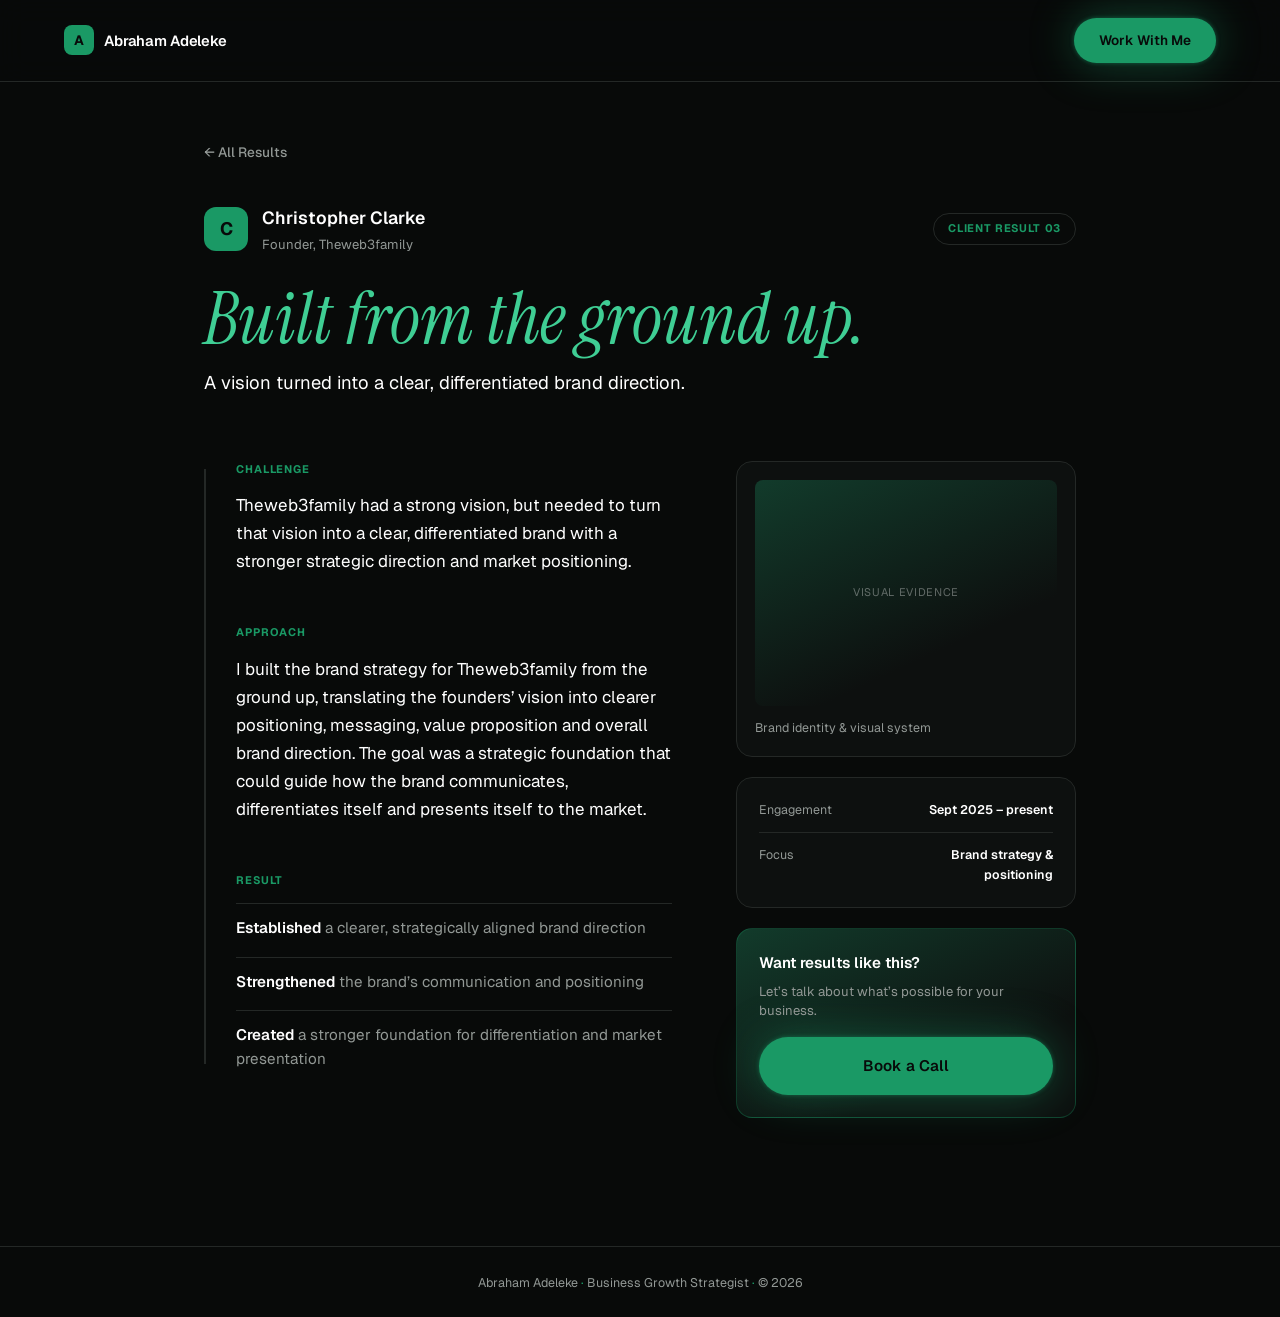
==== abraham-adeleke/results/christopher-clarke.html @ bd2f8ca0 "Rebuild Abraham Adeleke site to the approved design system Full rebuild replacing the earlier drafts" ====
<!DOCTYPE html>
<html lang="en">
<head>
<meta charset="UTF-8">
<meta name="viewport" content="width=device-width, initial-scale=1.0">
<title>Christopher Clarke | Abraham Adeleke</title>
<meta name="description" content="How Abraham Adeleke built the brand strategy for Theweb3family from the ground up.">
<meta name="theme-color" content="#080A09">
<link rel="icon" href="data:image/svg+xml,%3Csvg xmlns='http://www.w3.org/2000/svg' viewBox='0 0 64 64'%3E%3Crect width='64' height='64' rx='14' fill='%231A9965'/%3E%3Ctext x='32' y='43' font-family='Arial,sans-serif' font-size='30' font-weight='700' fill='%23080A09' text-anchor='middle'%3EA%3C/text%3E%3C/svg%3E">
<link rel="preconnect" href="https://fonts.googleapis.com">
<link rel="preconnect" href="https://fonts.gstatic.com" crossorigin>
<link href="https://fonts.googleapis.com/css2?family=Geist:wght@400;500;600;700;800&family=Instrument+Serif:ital@0;1&display=swap" rel="stylesheet">
<link rel="stylesheet" href="../styles.css">
</head>
<body>

<a class="skip-link" href="#main">Skip to content</a>

<header class="site-header">
  <div class="container cs-nav">
    <a class="brand-mark" href="../index.html#home" aria-label="Abraham Adeleke, home">
      <span class="brand-mark__glyph">A</span>
      <span class="brand-mark__name">Abraham&nbsp;Adeleke</span>
    </a>
    <a class="btn btn--primary btn--small" href="https://calendly.com/adelekeabrahamamw8087/30min" target="_blank" rel="noopener noreferrer">Work With Me</a>
  </div>
</header>

<main id="main">
  <div class="cs-main">

    <a class="cs-back" href="../index.html#results">&larr; All Results</a>

    <div class="cs-head">
      <div class="cs-head__mono">C</div>
      <div>
        <div class="cs-head__name">Christopher Clarke</div>
        <div class="cs-head__role">Founder, Theweb3family</div>
      </div>
      <span class="cs-head__tag">Client Result 03</span>
    </div>

    <div class="cs-stat">
      <span class="cs-stat__num" style="font-size:clamp(2.6rem, 6vw, 4.5rem);">Built from the ground up.</span>
      <p class="cs-stat__desc">A vision turned into a clear, differentiated brand direction.</p>
    </div>

    <div class="cs-layout">

      <div class="cs-narrative">
        <div class="cs-narrative__block">
          <div class="cs-narrative__label">Challenge</div>
          <p class="cs-narrative__text">Theweb3family had a strong vision, but needed to turn that vision into a clear, differentiated brand with a stronger strategic direction and market positioning.</p>
        </div>

        <div class="cs-narrative__block">
          <div class="cs-narrative__label">Approach</div>
          <p class="cs-narrative__text">I built the brand strategy for Theweb3family from the ground up, translating the founders&rsquo; vision into clearer positioning, messaging, value proposition and overall brand direction. The goal was a strategic foundation that could guide how the brand communicates, differentiates itself and presents itself to the market.</p>
        </div>

        <div class="cs-narrative__block">
          <div class="cs-narrative__label">Result</div>
          <div class="cs-result-grid">
            <div style="grid-column: 1 / -1;"><strong>Established</strong> <span>a clearer, strategically aligned brand direction</span></div>
            <div style="grid-column: 1 / -1;"><strong>Strengthened</strong> <span>the brand&rsquo;s communication and positioning</span></div>
            <div style="grid-column: 1 / -1;"><strong>Created</strong> <span>a stronger foundation for differentiation and market presentation</span></div>
          </div>
        </div>
      </div>

      <div class="cs-sidebar">
        <div class="cs-evidence">
          <div class="cs-evidence__frame"><span>Visual evidence</span></div>
          <div class="cs-evidence__caption">Brand identity &amp; visual system</div>
        </div>

        <dl class="cs-facts">
          <div class="cs-facts__row"><dt>Engagement</dt><dd>Sept 2025 &ndash; present</dd></div>
          <div class="cs-facts__row"><dt>Focus</dt><dd>Brand strategy &amp; positioning</dd></div>
        </dl>

        <div class="cs-promo">
          <div class="cs-promo__title">Want results like this?</div>
          <div class="cs-promo__desc">Let&rsquo;s talk about what&rsquo;s possible for your business.</div>
          <a class="btn btn--primary btn--block" href="https://calendly.com/adelekeabrahamamw8087/30min" target="_blank" rel="noopener noreferrer">Book a Call</a>
        </div>
      </div>

    </div>
  </div>
</main>

<div class="contact__footer">
  <div class="container">
    <span>Abraham Adeleke <span class="dot">&middot;</span> Business Growth Strategist <span class="dot">&middot;</span> &copy; 2026</span>
  </div>
</div>

<script src="../script.js"></script>
</body>
</html>
---- abraham-adeleke/styles.css ----
/* ==========================================================================
   Abraham Adeleke | Business Growth Strategist
   Design system: black-dominant, one strategic green, Geist + Instrument Serif
   ========================================================================== */

:root {
  --black: #080A09;
  --surface: #0D100F;
  --surface-warm: #123b2b;
  --green: #1A9965;
  --green-bright: #3FCE94;
  --white: #FFFFFF;
  --border: #242826;
  --muted: #929895;

  --font: 'Geist', system-ui, -apple-system, sans-serif;
  --font-accent: 'Instrument Serif', Georgia, serif;

  --container: 1440px;
  --section-pad: clamp(4rem, 8vw, 7.5rem);
  --gutter: clamp(1.25rem, 5vw, 4rem);

  --ease: cubic-bezier(0.16, 1, 0.3, 1);
}

/* ---------- Reset ---------- */
*, *::before, *::after { box-sizing: border-box; }
html { scroll-behavior: smooth; }
@media (prefers-reduced-motion: reduce) {
  html { scroll-behavior: auto; }
  * { animation-duration: 0.01ms !important; animation-iteration-count: 1 !important; transition-duration: 0.01ms !important; scroll-behavior: auto !important; }
}

body, h1, h2, h3, p, figure, blockquote, dl, dd, ol, ul {
  margin: 0;
}
ol, ul { padding: 0; list-style: none; }
a { color: inherit; text-decoration: none; }
img { max-width: 100%; display: block; }
button { font: inherit; color: inherit; background: none; border: none; cursor: pointer; }
svg { display: block; }

body {
  background: var(--black);
  color: var(--white);
  font-family: var(--font);
  font-size: 16px;
  line-height: 1.6;
  -webkit-font-smoothing: antialiased;
  overflow-x: hidden;
}

.skip-link {
  position: absolute;
  left: -999px;
  top: 0;
  background: var(--green);
  color: var(--black);
  padding: 0.75rem 1.25rem;
  z-index: 999;
  font-weight: 600;
  border-radius: 0 0 8px 0;
}
.skip-link:focus { left: 0; top: 0; }

:focus-visible {
  outline: 1.5px solid var(--green-bright);
  outline-offset: 3px;
}

.container {
  max-width: var(--container);
  margin: 0 auto;
  padding-inline: var(--gutter);
}

h1, h2, h3 {
  font-family: var(--font);
  font-weight: 600;
  letter-spacing: -0.025em;
  line-height: 1.1;
  color: var(--white);
}
h2 { font-size: clamp(1.9rem, 3.6vw, 2.75rem); letter-spacing: -0.025em; }
h3 { font-size: clamp(1.05rem, 1.6vw, 1.25rem); font-weight: 600; }

p { color: var(--muted); }

.accent {
  font-family: var(--font-accent);
  font-style: italic;
  font-weight: 400;
  color: var(--green-bright);
}

/* ---------- Eyebrow badge ---------- */
.eyebrow {
  display: inline-flex;
  align-items: center;
  gap: 8px;
  padding: 8px 18px 8px 14px;
  border: 1px solid var(--border);
  border-radius: 999px;
  background: rgba(26, 153, 101, 0.06);
  font-size: 0.78rem;
  font-weight: 600;
  letter-spacing: 0.04em;
  color: var(--white);
  margin-bottom: 1.5rem;
}
.eyebrow__dot {
  width: 6px;
  height: 6px;
  border-radius: 50%;
  background: var(--green);
  flex: none;
}

/* ---------- Buttons ---------- */
.btn {
  display: inline-flex;
  align-items: center;
  justify-content: center;
  gap: 8px;
  padding: 16px 34px;
  border-radius: 999px;
  font-size: 0.95rem;
  font-weight: 600;
  white-space: nowrap;
  transition: transform 0.3s var(--ease), background-color 0.3s var(--ease), border-color 0.3s var(--ease), color 0.3s var(--ease), box-shadow 0.3s var(--ease);
  border: 1px solid transparent;
}
.btn--primary {
  background: var(--green);
  color: var(--black);
  box-shadow: 0 0 46px rgba(26, 153, 101, 0.45), 0 0 4px rgba(26, 153, 101, 0.5);
}
.btn--primary:hover { background: var(--green-bright); transform: translateY(-2px); }
.btn--ghost {
  border-color: var(--border);
  color: var(--white);
  background: transparent;
}
.btn--ghost:hover { border-color: var(--green); color: var(--green-bright); transform: translateY(-2px); }
.btn--small { padding: 11px 24px; font-size: 0.85rem; }
.btn--block { display: flex; width: 100%; }

/* ---------- Section head ---------- */
.section-head { max-width: 42rem; margin-bottom: clamp(2.5rem, 5vw, 3.5rem); }
.section-head p.section-head__desc { margin-top: 1.1rem; font-size: 1.02rem; max-width: 40ch; }

/* ---------- Reveal animation ---------- */
.reveal {
  opacity: 0;
  transform: translateY(22px);
  transition: opacity 0.9s var(--ease), transform 0.9s var(--ease);
}
.reveal.is-visible { opacity: 1; transform: translateY(0); }
.reveal--delay-1.is-visible { transition-delay: 0.1s; }
.reveal--delay-2.is-visible { transition-delay: 0.2s; }
.reveal--delay-3.is-visible { transition-delay: 0.3s; }
.reveal--delay-4.is-visible { transition-delay: 0.4s; }

/* ==========================================================================
   Header
   ========================================================================== */
.site-header {
  position: sticky;
  top: 0;
  z-index: 100;
  background: rgba(8, 10, 9, 0.78);
  backdrop-filter: blur(14px);
  -webkit-backdrop-filter: blur(14px);
  border-bottom: 1px solid transparent;
  transition: border-color 0.4s var(--ease);
}
.site-header.is-scrolled { border-bottom-color: var(--border); }
.header-inner {
  display: flex;
  align-items: center;
  justify-content: space-between;
  gap: 1.5rem;
  padding-block: 1.1rem;
}

.brand-mark { display: inline-flex; align-items: center; gap: 10px; }
.brand-mark__glyph {
  width: 30px;
  height: 30px;
  border-radius: 8px;
  background: var(--green);
  display: flex;
  align-items: center;
  justify-content: center;
  font-weight: 700;
  font-size: 0.85rem;
  color: var(--black);
  flex: none;
}
.brand-mark__name { font-weight: 600; font-size: 0.92rem; letter-spacing: -0.01em; color: var(--white); }

.primary-nav ul { display: flex; align-items: center; gap: clamp(1.25rem, 2vw, 2.25rem); }
.primary-nav a {
  font-size: 0.88rem;
  font-weight: 500;
  color: var(--muted);
  position: relative;
  padding-bottom: 4px;
  transition: color 0.3s var(--ease);
}
.primary-nav a.is-active,
.primary-nav a:hover { color: var(--white); }

.header-actions { display: flex; align-items: center; gap: 1rem; }

.nav-toggle {
  display: none;
  width: 32px; height: 32px;
  flex-direction: column;
  align-items: center;
  justify-content: center;
  gap: 5px;
}
.nav-toggle span { width: 20px; height: 1.5px; background: var(--white); border-radius: 2px; transition: transform 0.3s var(--ease), opacity 0.3s var(--ease); }
.nav-toggle[aria-expanded="true"] span:nth-child(1) { transform: translateY(6.5px) rotate(45deg); }
.nav-toggle[aria-expanded="true"] span:nth-child(2) { opacity: 0; }
.nav-toggle[aria-expanded="true"] span:nth-child(3) { transform: translateY(-6.5px) rotate(-45deg); }

.mobile-nav {
  position: fixed; inset: 0; z-index: 99;
  background: var(--black);
  display: flex; flex-direction: column; align-items: center; justify-content: center; gap: 2.5rem;
  transform: translateY(-100%); opacity: 0; visibility: hidden;
  transition: transform 0.5s var(--ease), opacity 0.5s var(--ease), visibility 0.5s;
}
.mobile-nav.is-open { transform: translateY(0); opacity: 1; visibility: visible; }
.mobile-nav ul { display: flex; flex-direction: column; align-items: center; gap: 1.75rem; }
.mobile-nav a { font-size: 1.6rem; font-weight: 600; color: var(--white); }

/* ==========================================================================
   Background grid texture (hero only)
   ========================================================================== */
.bg-grid {
  position: absolute; inset: 0; pointer-events: none;
  background-image:
    linear-gradient(to right, rgba(146,152,149,0.05) 1px, transparent 1px),
    linear-gradient(to bottom, rgba(146,152,149,0.05) 1px, transparent 1px);
  background-size: 56px 56px;
  -webkit-mask-image: radial-gradient(ellipse 75% 60% at 62% 46%, black 30%, transparent 80%);
  mask-image: radial-gradient(ellipse 75% 60% at 62% 46%, black 30%, transparent 80%);
}

/* ==========================================================================
   Hero
   ========================================================================== */
.hero { position: relative; padding-top: clamp(2.5rem, 6vw, 4rem); min-height: calc(100vh - 84px); display: flex; flex-direction: column; overflow-x: hidden; }
.hero__inner { position: relative; flex: 1; display: flex; align-items: center; }
.hero__grid { display: grid; grid-template-columns: 1fr 0.9fr; gap: clamp(2.5rem, 5vw, 4rem); align-items: center; width: 100%; }

.hero__headline { font-size: clamp(2.6rem, 4.8vw, 4.75rem); letter-spacing: -0.03em; line-height: 1.06; margin-bottom: 1.5rem; max-width: 640px; }
.hero__sub { font-size: 1.08rem; line-height: 1.6; max-width: 460px; margin-bottom: 1.5rem; }
.hero__capabilities {
  text-transform: uppercase; letter-spacing: 0.12em; font-size: 0.72rem; font-weight: 600;
  color: var(--green); margin-bottom: 2.2rem;
}
.hero__actions { display: flex; flex-wrap: wrap; gap: 14px; }

.hero__visual { position: relative; display: flex; align-items: center; justify-content: center; }
.hero__glow {
  position: absolute; top: 50%; left: 50%; transform: translate(-50%, -50%);
  width: 600px; height: 600px; border-radius: 50%;
  background: radial-gradient(circle, rgba(255,255,255,0.5) 0%, rgba(63,206,148,0.5) 16%, rgba(26,153,101,0.34) 34%, rgba(26,153,101,0.09) 58%, rgba(26,153,101,0) 75%);
  filter: blur(30px);
  z-index: 0;
}
.photo-card {
  position: relative; z-index: 1; width: 100%; max-width: 400px; aspect-ratio: 4/5;
  border-radius: 22px; border: 1px solid rgba(26,153,101,0.35); overflow: hidden;
  background: linear-gradient(155deg, var(--surface-warm) 0%, var(--surface) 55%, #070907 100%);
  box-shadow: 0 40px 90px rgba(0,0,0,0.55);
}
.photo-card--about { max-width: 100%; }
.photo-card__mono {
  position: absolute; inset: 0; display: flex; align-items: center; justify-content: center;
}
.photo-card__mono span {
  font-family: var(--font-accent); font-style: italic; font-size: 210px; color: rgba(255,255,255,0.09); line-height: 1;
}
.photo-card__caption {
  position: absolute; left: 0; right: 0; bottom: 0; padding: 24px 26px;
  background: linear-gradient(to top, rgba(0,0,0,0.65), rgba(0,0,0,0) 100%);
}
.photo-card__caption-name { font-weight: 600; font-size: 1rem; color: var(--white); }
.photo-card__caption-meta { font-size: 0.72rem; letter-spacing: 0.06em; text-transform: uppercase; color: var(--muted); margin-top: 4px; }

.hero__chip {
  position: absolute; z-index: 2; top: 34px; left: -26px;
  display: inline-flex; align-items: center; gap: 9px; padding: 11px 18px;
  background: var(--surface); border: 1px solid var(--border); border-radius: 999px;
  box-shadow: 0 16px 34px rgba(0,0,0,0.5);
}
.hero__chip span:first-child { width: 6px; height: 6px; border-radius: 50%; background: var(--green); flex: none; }
.hero__chip span:last-child { font-size: 0.8rem; font-weight: 600; color: var(--white); white-space: nowrap; }

/* ==========================================================================
   About
   ========================================================================== */
.about { padding-block: var(--section-pad); border-top: 1px solid var(--border); }
.about__inner { display: grid; grid-template-columns: 0.82fr 1.18fr; gap: clamp(2.5rem, 6vw, 5rem); align-items: center; }
.about__headline { font-size: clamp(1.9rem, 3.2vw, 2.75rem); margin-bottom: 1.75rem; max-width: 16ch; }
.about__copy p { font-size: 1.03rem; line-height: 1.65; margin-bottom: 1.1rem; max-width: 35em; }
.about__copy p:last-of-type { margin-bottom: 1.75rem; }
.about__capabilities { text-transform: uppercase; letter-spacing: 0.12em; font-size: 0.72rem; font-weight: 600; color: var(--green); }

/* ==========================================================================
   Results
   ========================================================================== */
.results { padding-block: var(--section-pad); background: var(--surface); border-top: 1px solid var(--border); border-bottom: 1px solid var(--border); }
.results__grid { display: grid; grid-template-columns: 1.35fr 1fr; gap: 22px; align-items: stretch; }

.result-card {
  border: 1px solid var(--border); border-radius: 18px; background: var(--black);
  display: flex; flex-direction: column; transition: border-color 0.35s var(--ease), transform 0.35s var(--ease);
}
.result-card:hover { border-color: rgba(26,153,101,0.45); transform: translateY(-3px); }
.result-card--featured { padding: 34px; gap: 24px; }
.result-card--compact { padding: 24px; gap: 18px; flex: 1; }
.result-card__top { display: flex; align-items: center; justify-content: space-between; gap: 12px; }
.result-card__tag {
  font-size: 11px; font-weight: 700; letter-spacing: 0.06em; text-transform: uppercase; color: var(--green);
  border: 1px solid var(--border); border-radius: 999px; padding: 6px 14px; white-space: nowrap;
}
.result-card__feat-label { font-size: 11px; font-weight: 600; letter-spacing: 0.05em; text-transform: uppercase; color: var(--muted); }

.result-card__chart { border: 1px solid var(--border); border-radius: 12px; background: linear-gradient(155deg, #0F1a15 0%, var(--surface) 70%); padding: 20px 20px 14px 20px; }
.result-card__chart svg { width: 100%; height: auto; }
.result-card__chart-label { font-size: 11px; letter-spacing: 0.06em; text-transform: uppercase; color: rgba(255,255,255,0.35); margin-top: 10px; }

.result-card__fields { display: grid; grid-template-columns: 1fr 1fr; gap: 18px 24px; }
.result-card__fields dt { font-size: 10.5px; font-weight: 700; letter-spacing: 0.08em; text-transform: uppercase; color: var(--muted); margin-bottom: 5px; }
.result-card__fields dd { font-size: 15px; color: var(--white); }

.result-card__stat { display: flex; justify-content: space-between; align-items: baseline; gap: 10px; }
.result-card__stat dt { font-size: 13px; color: var(--muted); }
.result-card__stat dd { font-size: 14px; font-weight: 600; color: var(--white); }

.result-card__cta {
  margin-top: auto; display: inline-flex; align-items: center; gap: 6px;
  font-size: 0.85rem; font-weight: 600; color: var(--green-bright);
}
.result-card__cta svg { width: 14px; height: 14px; transition: transform 0.3s var(--ease); }
.result-card:hover .result-card__cta svg { transform: translateX(3px); }

.results__compact-col { display: flex; flex-direction: column; gap: 22px; }

/* Sparkline draw-in animation */
.spark-line {
  stroke-dasharray: 600;
  stroke-dashoffset: 600;
  transition: stroke-dashoffset 1.4s var(--ease);
}
.is-visible .spark-line { stroke-dashoffset: 0; }
.spark-dot {
  opacity: 0;
  transform-origin: center;
  transition: opacity 0.5s var(--ease) 1.1s;
}
.is-visible .spark-dot { opacity: 1; }

/* ==========================================================================
   Testimonials
   ========================================================================== */
.testimonials { padding-block: var(--section-pad); }
.ledger { border-top: 1px solid var(--border); }
.ledger__row { display: flex; gap: 28px; padding: 34px 0; border-bottom: 1px solid var(--border); }
.ledger__rule { width: 3px; border-radius: 2px; flex: none; background: var(--border); }
.ledger__row--lead .ledger__rule { background: var(--green); }
.ledger__body { flex: 1; display: flex; align-items: flex-end; justify-content: space-between; gap: 40px; flex-wrap: wrap; }
.ledger__quote { font-weight: 500; line-height: 1.45; color: var(--white); margin-bottom: 20px; }
.ledger__row--lead .ledger__quote { font-size: 1.4rem; max-width: 720px; }
.ledger__row--compact .ledger__quote { font-size: 1.02rem; max-width: 640px; }
.ledger__quote--pending { color: var(--muted); font-style: italic; }
.ledger__row--pending { opacity: 0.5; }

.ledger__who { display: flex; align-items: center; gap: 12px; }
.ledger__mono { width: 32px; height: 32px; border-radius: 9px; background: var(--green); display: flex; align-items: center; justify-content: center; font-weight: 700; font-size: 13px; color: var(--black); flex: none; }
.ledger__mono--pending { background: transparent; border: 1px solid var(--border); color: var(--muted); }
.ledger__name { font-weight: 600; font-size: 0.9rem; color: var(--white); }
.ledger__role { font-size: 0.82rem; color: var(--muted); }
.ledger__source {
  font-size: 11px; font-weight: 600; letter-spacing: 0.05em; text-transform: uppercase; color: var(--muted);
  border: 1px solid var(--border); border-radius: 999px; padding: 6px 13px; white-space: nowrap; flex: none;
}

/* ==========================================================================
   How I Work
   ========================================================================== */
.how-i-work { padding-block: var(--section-pad); position: relative; overflow: hidden; }

.staircase { position: relative; height: 520px; margin-bottom: clamp(4rem, 7vw, 5.5rem); }
.staircase__step {
  position: absolute; width: 430px; max-width: calc(100vw - 128px);
  background: rgba(13,16,15,0.55); backdrop-filter: blur(22px); -webkit-backdrop-filter: blur(22px);
  border: 1px solid rgba(255,255,255,0.08); border-radius: 20px;
  box-shadow: 0 30px 60px rgba(0,0,0,0.5); padding: 30px; overflow: hidden;
  opacity: 0; transform: translateY(24px); transition: opacity 0.8s var(--ease), transform 0.8s var(--ease);
}
.staircase__step.is-visible { opacity: 1; transform: translateY(0); }
.staircase__step--last { border-color: rgba(26,153,101,0.3); box-shadow: 0 30px 70px rgba(0,0,0,0.6), 0 0 60px rgba(26,153,101,0.12); background: rgba(15,26,21,0.72); }
.staircase__numeral { position: absolute; right: 14px; top: -18px; font-family: var(--font-accent); font-style: italic; font-size: 150px; color: rgba(255,255,255,0.05); line-height: 1; }
.staircase__step--last .staircase__numeral { color: rgba(63,206,148,0.09); }
.staircase__label { font-weight: 700; font-size: 12px; letter-spacing: 0.08em; text-transform: uppercase; color: var(--green); margin-bottom: 14px; }
.staircase__step--last .staircase__label { color: var(--green-bright); }
.staircase__title { font-weight: 600; font-size: 21px; color: var(--white); margin-bottom: 10px; }
.staircase__desc { font-size: 14px; line-height: 1.55; color: var(--muted); max-width: 215px; }

.growth-line { padding-top: 2.5rem; border-top: 1px solid var(--border); }
.growth-line__label { font-size: 11px; font-weight: 700; letter-spacing: 0.08em; text-transform: uppercase; color: var(--muted); margin-bottom: 3.5rem; }
.growth-line__track { position: relative; height: 20px; }
.growth-line__rail { position: absolute; left: 0; right: 0; top: 9px; height: 2px; background: linear-gradient(to right, var(--border) 0%, var(--border) 15%, var(--green) 100%); }
.growth-line__stop { position: absolute; top: 9px; width: 9px; height: 9px; margin-left: -3.5px; margin-top: -3.5px; border-radius: 50%; background: var(--black); border: 2px solid var(--muted); opacity: 0; transition: opacity 0.5s var(--ease); }
.growth-line__stop.is-visible { opacity: 1; }
.growth-line__stop--final { width: 15px; height: 15px; margin-left: -7.5px; margin-top: -7.5px; background: var(--green-bright); border: none; box-shadow: 0 0 22px rgba(26,153,101,0.7); }
.growth-line__stop-label { position: absolute; font-size: 12.5px; font-weight: 600; color: var(--white); white-space: nowrap; opacity: 0; transition: opacity 0.5s var(--ease); }
.growth-line__stop-label.is-visible { opacity: 1; }
.growth-line__stop-label--top { top: -30px; }
.growth-line__stop-label--bottom { top: 22px; }
.growth-line__stop-label--final { top: 24px; font-size: 13.5px; font-weight: 700; color: var(--green-bright); }

/* Vertical rail: mobile-only alternate layout (see .growth-line__track--desktop / --mobile) */
.growth-line__track--mobile { display: none; position: relative; padding-left: 28px; height: auto; }
.growth-line__vrail { position: absolute; left: 5px; top: 4px; bottom: 4px; width: 2px; background: linear-gradient(to bottom, var(--border) 0%, var(--border) 15%, var(--green) 100%); }
.growth-line__vstop { position: relative; padding-bottom: 26px; opacity: 0; transition: opacity 0.5s var(--ease); }
.growth-line__vstop:last-child { padding-bottom: 0; }
.growth-line__vstop.is-visible { opacity: 1; }
.growth-line__vstop-dot { position: absolute; left: -28px; top: 2px; width: 9px; height: 9px; border-radius: 50%; background: var(--black); border: 2px solid var(--muted); }
.growth-line__vstop--final .growth-line__vstop-dot { left: -31px; top: -1px; width: 15px; height: 15px; background: var(--green-bright); border: none; box-shadow: 0 0 18px rgba(26,153,101,0.7); }
.growth-line__vstop-text { font-size: 13.5px; font-weight: 600; color: var(--white); }
.growth-line__vstop--final .growth-line__vstop-text { font-size: 14.5px; font-weight: 700; color: var(--green-bright); }

/* ==========================================================================
   Contact
   ========================================================================== */
.contact { position: relative; display: flex; flex-direction: column; min-height: 100vh; overflow-x: hidden; }
.contact__main { flex: 1; display: flex; align-items: center; }
.contact__grid { display: grid; grid-template-columns: 1.05fr 0.95fr; gap: 4rem; align-items: center; width: 100%; }
.contact__headline { font-size: clamp(2.1rem, 4vw, 3.5rem); letter-spacing: -0.03em; line-height: 1.08; margin-bottom: 1.4rem; }
.contact__sub { font-size: 1.06rem; line-height: 1.6; max-width: 420px; }

.contact__card-wrap { position: relative; display: flex; align-items: center; justify-content: center; min-height: 460px; }
.contact__glow {
  position: absolute; top: 50%; left: 50%; transform: translate(-50%, -50%);
  width: 520px; height: 520px; border-radius: 50%;
  background: radial-gradient(circle, rgba(63,206,148,0.28) 0%, rgba(26,153,101,0.15) 34%, rgba(26,153,101,0.03) 60%, rgba(26,153,101,0) 76%);
  filter: blur(26px); z-index: 0;
}
.biz-card {
  position: relative; z-index: 1; width: 100%; max-width: 440px; transform: rotate(-4deg);
  border-radius: 20px; overflow: hidden; border: 1px solid rgba(255,255,255,0.1);
  background: linear-gradient(160deg, var(--surface-warm) 0%, var(--surface) 55%, #070907 100%);
  box-shadow: 0 50px 90px rgba(0,0,0,0.6);
  transition: transform 0.4s var(--ease);
}
.biz-card:hover { transform: rotate(-1deg) translateY(-4px); }
.biz-card__body { padding: 28px 28px 24px 28px; }
.biz-card__head { display: flex; align-items: center; gap: 12px; margin-bottom: 24px; }
.biz-card__mono { width: 36px; height: 36px; border-radius: 9px; background: var(--green); display: flex; align-items: center; justify-content: center; font-weight: 700; font-size: 16px; color: var(--black); flex: none; }
.biz-card__name { font-weight: 600; font-size: 16px; color: var(--white); }
.biz-card__role { font-size: 11.5px; letter-spacing: 0.06em; text-transform: uppercase; color: var(--muted); margin-top: 2px; }
.biz-card__rule { height: 1px; background: rgba(255,255,255,0.08); margin-bottom: 20px; }
.biz-card__rows { display: flex; flex-direction: column; gap: 14px; }
.biz-card__row { display: flex; justify-content: space-between; align-items: baseline; gap: 12px; }
.biz-card__row dt { font-size: 10.5px; letter-spacing: 0.08em; text-transform: uppercase; color: var(--muted); }
.biz-card__row dd { font-size: 13.5px; color: var(--white); text-align: right; }
.biz-card__cta {
  display: flex; align-items: center; justify-content: center; gap: 8px; padding: 18px;
  background: var(--green); color: var(--black); font-weight: 600; font-size: 15px;
  transition: background-color 0.3s var(--ease);
}
.biz-card__cta:hover { background: var(--green-bright); }
.biz-card__cta svg { width: 15px; height: 15px; flex: none; }

.contact__footer { border-top: 1px solid var(--border); padding-block: 22px; text-align: center; }
.contact__footer span { font-size: 12.5px; color: var(--muted); }
.contact__footer .dot { color: var(--green); }

/* ==========================================================================
   Case study page
   ========================================================================== */
.cs-nav { display: flex; align-items: center; justify-content: space-between; padding-block: 1.1rem; border-bottom: 1px solid var(--border); }
.cs-main { max-width: 1000px; margin: 0 auto; padding: clamp(2.5rem, 6vw, 3.5rem) var(--gutter) 8rem; }
.cs-back { display: inline-flex; align-items: center; gap: 8px; font-size: 0.85rem; font-weight: 500; color: var(--muted); margin-bottom: 2.5rem; transition: color 0.3s var(--ease); }
.cs-back:hover { color: var(--white); }

.cs-head { display: flex; align-items: center; gap: 14px; margin-bottom: 1.75rem; flex-wrap: wrap; }
.cs-head__mono { width: 44px; height: 44px; border-radius: 12px; background: var(--green); display: flex; align-items: center; justify-content: center; font-weight: 700; font-size: 18px; color: var(--black); flex: none; }
.cs-head__name { font-weight: 600; font-size: 1.1rem; color: var(--white); }
.cs-head__role { font-size: 0.82rem; color: var(--muted); margin-top: 2px; }
.cs-head__tag { margin-left: auto; font-size: 11px; font-weight: 700; letter-spacing: 0.06em; text-transform: uppercase; color: var(--green); border: 1px solid var(--border); border-radius: 999px; padding: 6px 14px; }

.cs-stat { margin-bottom: 4rem; }
.cs-stat__num { display: block; font-family: var(--font-accent); font-style: italic; font-size: clamp(3.5rem, 9vw, 7.5rem); color: var(--green-bright); line-height: 1; margin-bottom: 0.9rem; }
.cs-stat__desc { font-size: 1.15rem; color: var(--white); max-width: 34em; line-height: 1.5; }

.cs-layout { display: grid; grid-template-columns: 1fr 340px; gap: clamp(2.5rem, 5vw, 4.5rem); align-items: start; }
.cs-narrative { position: relative; padding-left: 32px; }
.cs-narrative::before { content: ''; position: absolute; left: 0; top: 8px; bottom: 8px; width: 2px; background: var(--border); }
.cs-narrative__block { margin-bottom: 3rem; }
.cs-narrative__block:last-child { margin-bottom: 0; }
.cs-narrative__label { font-size: 11px; font-weight: 700; letter-spacing: 0.08em; text-transform: uppercase; color: var(--green); margin-bottom: 14px; }
.cs-narrative__text { font-size: 1.06rem; line-height: 1.65; color: var(--white); }

.cs-result-grid { display: grid; grid-template-columns: 1fr 1fr; gap: 16px 24px; }
.cs-result-grid > div { border-top: 1px solid var(--border); padding-top: 12px; font-size: 0.95rem; }
.cs-result-grid strong { color: var(--white); font-weight: 600; }
.cs-result-grid span { color: var(--muted); }

.cs-sidebar { display: flex; flex-direction: column; gap: 20px; position: sticky; top: 100px; }
.cs-evidence { border: 1px solid var(--border); border-radius: 16px; background: var(--surface); padding: 18px; }
.cs-evidence__frame { aspect-ratio: 4/3; border-radius: 8px; background: linear-gradient(155deg, var(--surface-warm) 0%, var(--surface) 70%); display: flex; align-items: center; justify-content: center; overflow: hidden; }
.cs-evidence__frame img { width: 100%; height: 100%; object-fit: cover; }
.cs-evidence__frame span { font-size: 11px; letter-spacing: 0.06em; text-transform: uppercase; color: rgba(255,255,255,0.35); }
.cs-evidence__caption { font-size: 0.78rem; color: var(--muted); margin-top: 12px; }

.cs-facts { border: 1px solid var(--border); border-radius: 16px; background: var(--surface); padding: 22px; }
.cs-facts__row { display: flex; justify-content: space-between; gap: 12px; padding-bottom: 12px; margin-bottom: 12px; border-bottom: 1px solid var(--border); }
.cs-facts__row:last-child { border-bottom: none; padding-bottom: 0; margin-bottom: 0; }
.cs-facts__row dt { font-size: 0.78rem; color: var(--muted); }
.cs-facts__row dd { font-size: 0.78rem; color: var(--white); font-weight: 600; text-align: right; max-width: 160px; }

.cs-promo { border: 1px solid rgba(26,153,101,0.3); border-radius: 16px; background: linear-gradient(155deg, var(--surface-warm) 0%, var(--surface) 70%); padding: 22px; }
.cs-promo__title { font-weight: 600; font-size: 0.95rem; color: var(--white); margin-bottom: 6px; }
.cs-promo__desc { font-size: 0.82rem; color: var(--muted); margin-bottom: 16px; line-height: 1.5; }

/* ==========================================================================
   Responsive
   ========================================================================== */
@media (max-width: 1080px) {
  .about__inner { grid-template-columns: 1fr; }
  .about__visual { order: -1; }
  .photo-card--about { max-width: 420px; margin-inline: auto; }

  .results__grid { grid-template-columns: 1fr; }

  .staircase { height: auto !important; }
  .staircase__step { position: relative !important; left: auto !important; top: auto !important; width: 100% !important; max-width: 560px; margin-bottom: 18px; }

  .contact__grid { grid-template-columns: 1fr; }
  .contact__card-wrap { order: -1; min-height: 380px; }
  .contact__copy { text-align: center; }
  .contact__sub { margin-inline: auto; }

  .cs-layout { grid-template-columns: 1fr; }
  .cs-sidebar { position: static; }
}

@media (max-width: 900px) {
  .primary-nav { display: none; }
  .nav-toggle { display: flex; }

  .hero__grid { grid-template-columns: 1fr; }
  .hero__visual { order: -1; margin-bottom: 1rem; }
  .photo-card { max-width: 320px; margin-inline: auto; }
  .hero__chip { left: 50%; transform: translateX(-50%); top: -18px; }
}

@media (max-width: 640px) {
  .container { padding-inline: 1.25rem; }
  .header-inner { padding-block: 1rem; }
  .brand-mark__name { display: none; }

  .hero { min-height: auto; padding-bottom: 2.5rem; }
  .hero__headline { max-width: none; }
  .hero__actions .btn { flex: 1; }

  .result-card__fields { grid-template-columns: 1fr; }

  .ledger__body { flex-direction: column; align-items: flex-start; gap: 14px; }
  .ledger__row--lead .ledger__quote { font-size: 1.15rem; }

  .cs-head__tag { margin-left: 0; }
  .cs-result-grid { grid-template-columns: 1fr; }

  .contact__footer .container { display: flex; flex-direction: column; }

  .growth-line__track--desktop { display: none; }
  .growth-line__track--mobile { display: block; }

  .staircase__step:nth-child(odd) { margin-left: 0; }
  .staircase__step:nth-child(even) { margin-left: 24px; width: calc(100% - 24px) !important; }
}
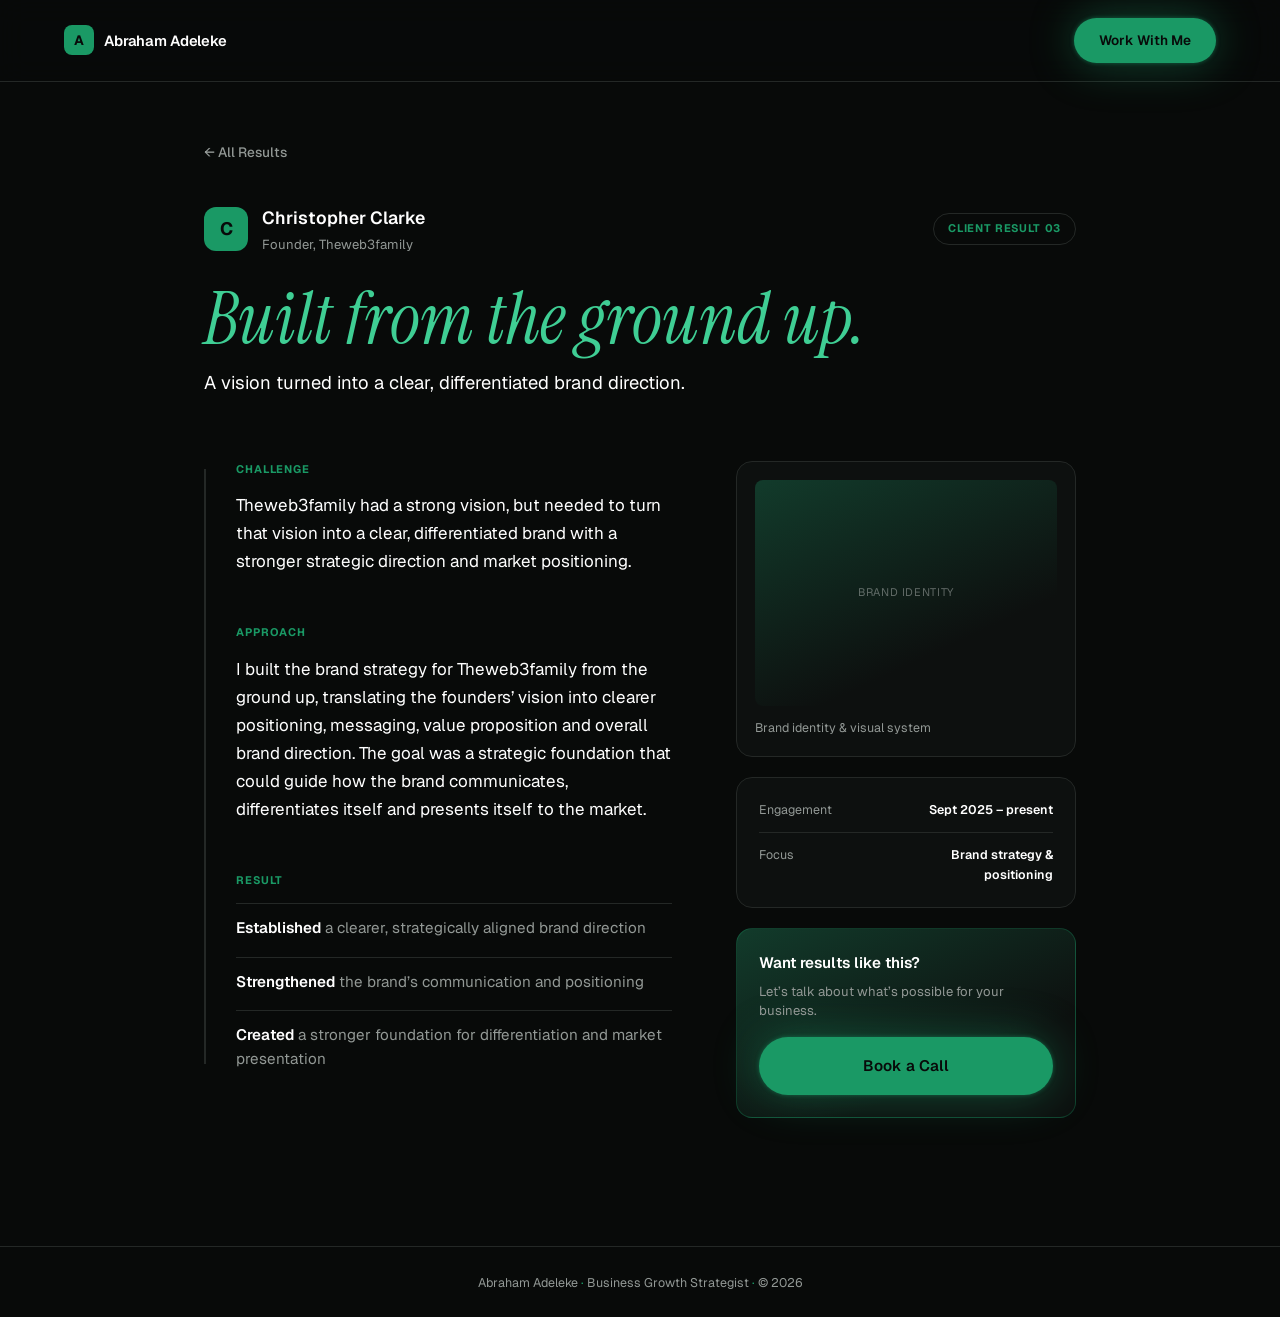
==== commit f3b30a5c: "Add crossfade carousel to case-study visual evidence frames Each result's evidence frame now support" ====
--- a/abraham-adeleke/results/christopher-clarke.html
+++ b/abraham-adeleke/results/christopher-clarke.html
@@ -70,7 +70,10 @@
 
       <div class="cs-sidebar">
         <div class="cs-evidence">
-          <div class="cs-evidence__frame"><span>Visual evidence</span></div>
+          <div class="cs-evidence__frame">
+            <div class="cs-evidence__slide is-active"><span>Brand Identity</span></div>
+          </div>
+          <div class="cs-evidence__dots"></div>
           <div class="cs-evidence__caption">Brand identity &amp; visual system</div>
         </div>
 
--- a/abraham-adeleke/styles.css
+++ b/abraham-adeleke/styles.css
@@ -517,9 +517,19 @@
 
 .cs-sidebar { display: flex; flex-direction: column; gap: 20px; position: sticky; top: 100px; }
 .cs-evidence { border: 1px solid var(--border); border-radius: 16px; background: var(--surface); padding: 18px; }
-.cs-evidence__frame { aspect-ratio: 4/3; border-radius: 8px; background: linear-gradient(155deg, var(--surface-warm) 0%, var(--surface) 70%); display: flex; align-items: center; justify-content: center; overflow: hidden; }
-.cs-evidence__frame img { width: 100%; height: 100%; object-fit: cover; }
-.cs-evidence__frame span { font-size: 11px; letter-spacing: 0.06em; text-transform: uppercase; color: rgba(255,255,255,0.35); }
+.cs-evidence__frame { position: relative; aspect-ratio: 4/3; border-radius: 8px; overflow: hidden; }
+.cs-evidence__slide {
+  position: absolute; inset: 0; display: flex; align-items: center; justify-content: center;
+  background: linear-gradient(155deg, var(--surface-warm) 0%, var(--surface) 70%);
+  opacity: 0; transition: opacity 0.6s var(--ease); padding: 16px; text-align: center;
+}
+.cs-evidence__slide.is-active { opacity: 1; z-index: 1; }
+.cs-evidence__slide img { width: 100%; height: 100%; object-fit: cover; }
+.cs-evidence__slide span { font-size: 11px; letter-spacing: 0.06em; text-transform: uppercase; color: rgba(255,255,255,0.35); }
+.cs-evidence__dots { display: flex; justify-content: center; gap: 7px; margin-top: 12px; }
+.cs-evidence__dots:empty { display: none; }
+.cs-evidence__dot { width: 6px; height: 6px; border-radius: 50%; background: var(--border); border: none; padding: 0; cursor: pointer; transition: background-color 0.3s var(--ease), transform 0.3s var(--ease); }
+.cs-evidence__dot.is-active { background: var(--green); transform: scale(1.3); }
 .cs-evidence__caption { font-size: 0.78rem; color: var(--muted); margin-top: 12px; }
 
 .cs-facts { border: 1px solid var(--border); border-radius: 16px; background: var(--surface); padding: 22px; }
